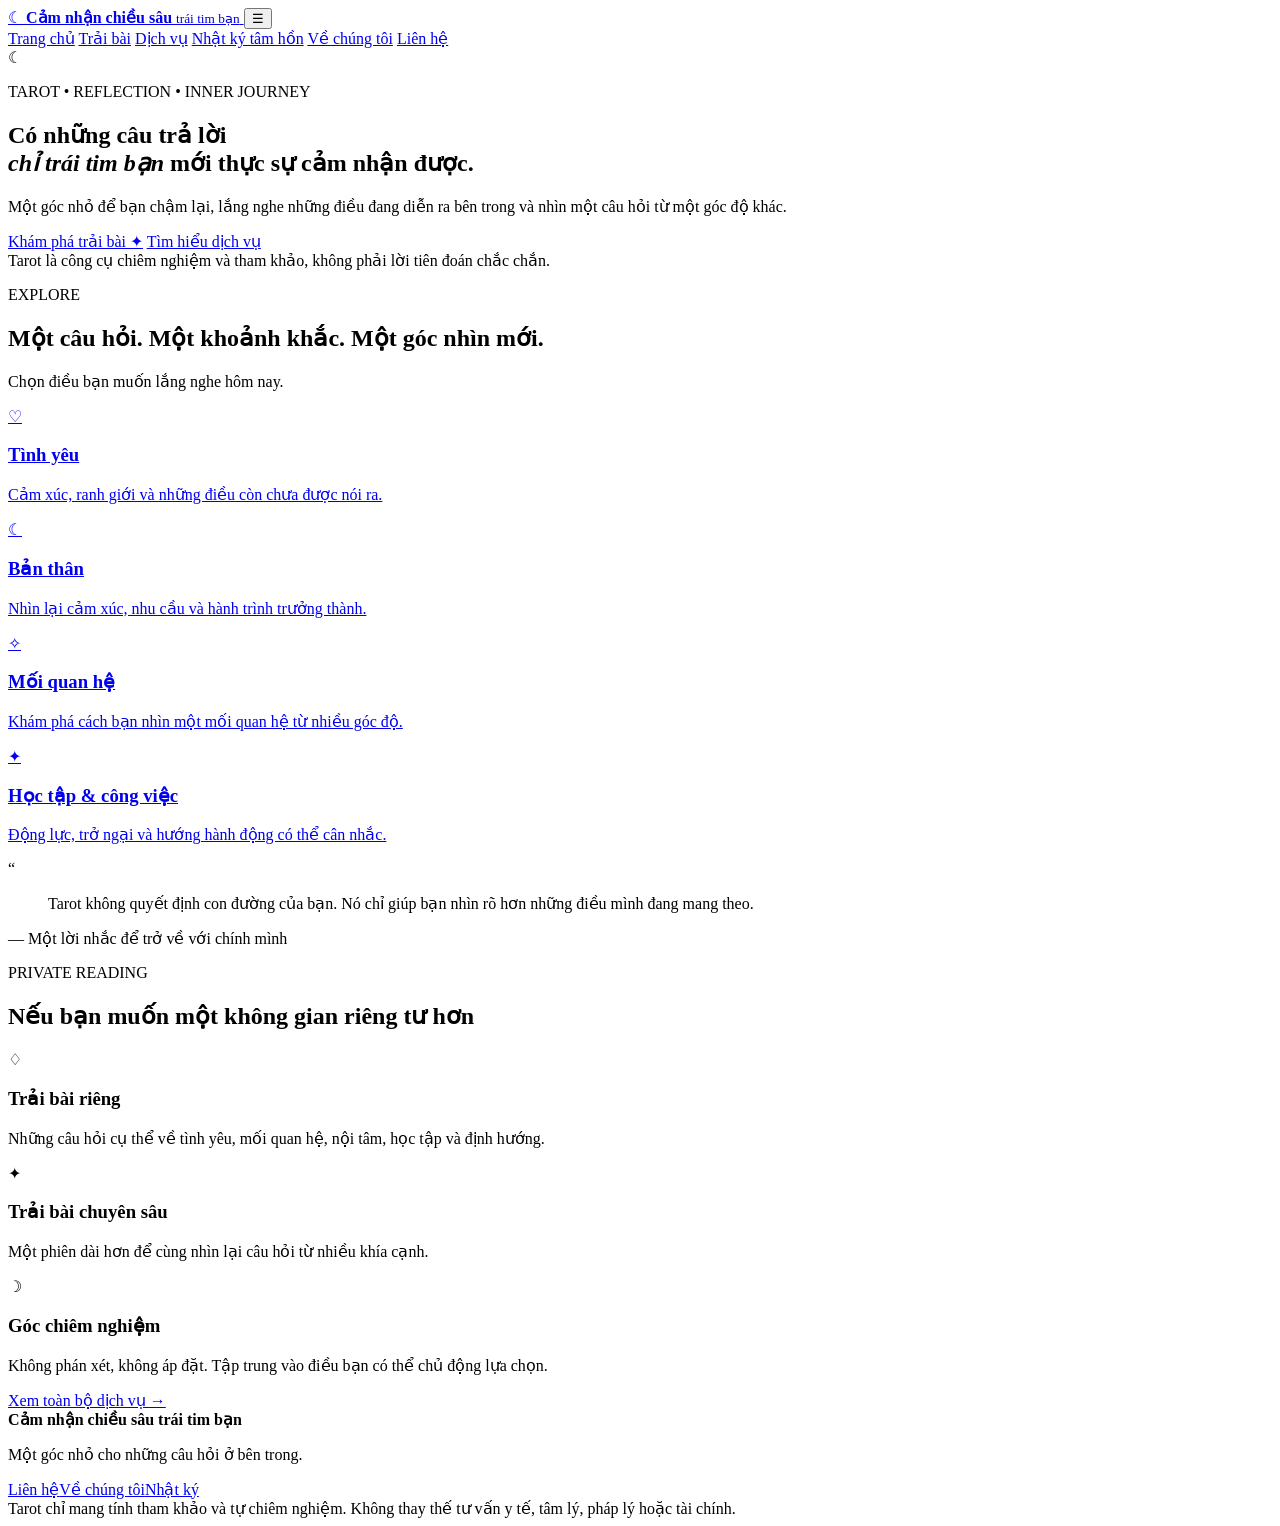
==== index.html @ 00aa7c24 "Add files via upload" ====
<!DOCTYPE html>
<html lang="vi">
<head>
  <meta charset="UTF-8">
  <meta name="viewport" content="width=device-width, initial-scale=1.0">
  <meta name="description" content="Cảm nhận chiều sâu trái tim bạn — không gian Tarot dành cho chiêm nghiệm và khám phá bản thân.">
  <title>Cảm nhận chiều sâu trái tim bạn</title>
  <link rel="preconnect" href="https://fonts.googleapis.com">
  <link rel="preconnect" href="https://fonts.gstatic.com" crossorigin>
  <link href="https://fonts.googleapis.com/css2?family=Be+Vietnam+Pro:wght@300;400;500;600;700&family=Cormorant+Garamond:wght@400;500;600;700&display=swap" rel="stylesheet">
  <link rel="stylesheet" href="css/style.css">
</head>
<body>
  <div class="stars" aria-hidden="true"></div>

  <header class="site-header">
    <a class="brand" href="index.html">
      <span class="brand-symbol">☾</span>
      <span>
        <strong>Cảm nhận chiều sâu</strong>
        <small>trái tim bạn</small>
      </span>
    </a>
    <button class="menu-toggle" aria-label="Mở menu">☰</button>
    <nav class="nav">
      <a class="active" href="index.html">Trang chủ</a>
      <a href="tarot.html">Trải bài</a>
      <a href="dich-vu.html">Dịch vụ</a>
      <a href="nhat-ky.html">Nhật ký tâm hồn</a>
      <a href="ve-chung-toi.html">Về chúng tôi</a>
      <a href="lien-he.html">Liên hệ</a>
    </nav>
  </header>

  <main>
    <section class="hero">
      <div class="moon-glow">☾</div>
      <p class="eyebrow">TAROT • REFLECTION • INNER JOURNEY</p>
      <h1>Có những câu trả lời<br><em>chỉ trái tim bạn</em> mới thực sự cảm nhận được.</h1>
      <p class="hero-text">Một góc nhỏ để bạn chậm lại, lắng nghe những điều đang diễn ra bên trong và nhìn một câu hỏi từ một góc độ khác.</p>
      <div class="hero-actions">
        <a class="btn btn-gold" href="tarot.html">Khám phá trải bài ✦</a>
        <a class="btn btn-outline" href="dich-vu.html">Tìm hiểu dịch vụ</a>
      </div>
      <div class="hero-note">Tarot là công cụ chiêm nghiệm và tham khảo, không phải lời tiên đoán chắc chắn.</div>
    </section>

    <section class="section">
      <div class="section-heading">
        <p class="eyebrow">EXPLORE</p>
        <h2>Một câu hỏi. Một khoảnh khắc. Một góc nhìn mới.</h2>
        <p>Chọn điều bạn muốn lắng nghe hôm nay.</p>
      </div>
      <div class="topic-grid">
        <a class="topic-card" href="tarot.html?topic=love"><span>♡</span><h3>Tình yêu</h3><p>Cảm xúc, ranh giới và những điều còn chưa được nói ra.</p></a>
        <a class="topic-card" href="tarot.html?topic=self"><span>☾</span><h3>Bản thân</h3><p>Nhìn lại cảm xúc, nhu cầu và hành trình trưởng thành.</p></a>
        <a class="topic-card" href="tarot.html?topic=relationships"><span>✧</span><h3>Mối quan hệ</h3><p>Khám phá cách bạn nhìn một mối quan hệ từ nhiều góc độ.</p></a>
        <a class="topic-card" href="tarot.html?topic=study"><span>✦</span><h3>Học tập & công việc</h3><p>Động lực, trở ngại và hướng hành động có thể cân nhắc.</p></a>
      </div>
    </section>

    <section class="quote-section">
      <div class="quote-mark">“</div>
      <blockquote>Tarot không quyết định con đường của bạn. Nó chỉ giúp bạn nhìn rõ hơn những điều mình đang mang theo.</blockquote>
      <p>— Một lời nhắc để trở về với chính mình</p>
    </section>

    <section class="section service-preview">
      <div class="section-heading">
        <p class="eyebrow">PRIVATE READING</p>
        <h2>Nếu bạn muốn một không gian riêng tư hơn</h2>
      </div>
      <div class="service-row">
        <div><span class="service-icon">♢</span><h3>Trải bài riêng</h3><p>Những câu hỏi cụ thể về tình yêu, mối quan hệ, nội tâm, học tập và định hướng.</p></div>
        <div><span class="service-icon">✦</span><h3>Trải bài chuyên sâu</h3><p>Một phiên dài hơn để cùng nhìn lại câu hỏi từ nhiều khía cạnh.</p></div>
        <div><span class="service-icon">☽</span><h3>Góc chiêm nghiệm</h3><p>Không phán xét, không áp đặt. Tập trung vào điều bạn có thể chủ động lựa chọn.</p></div>
      </div>
      <a class="text-link" href="dich-vu.html">Xem toàn bộ dịch vụ →</a>
    </section>
  </main>

  <footer class="footer">
    <div><strong>Cảm nhận chiều sâu trái tim bạn</strong><p>Một góc nhỏ cho những câu hỏi ở bên trong.</p></div>
    <div><a href="lien-he.html">Liên hệ</a><a href="ve-chung-toi.html">Về chúng tôi</a><a href="nhat-ky.html">Nhật ký</a></div>
    <div class="disclaimer">Tarot chỉ mang tính tham khảo và tự chiêm nghiệm. Không thay thế tư vấn y tế, tâm lý, pháp lý hoặc tài chính.</div>
  </footer>
  <script src="js/main.js"></script>
</body>
</html>
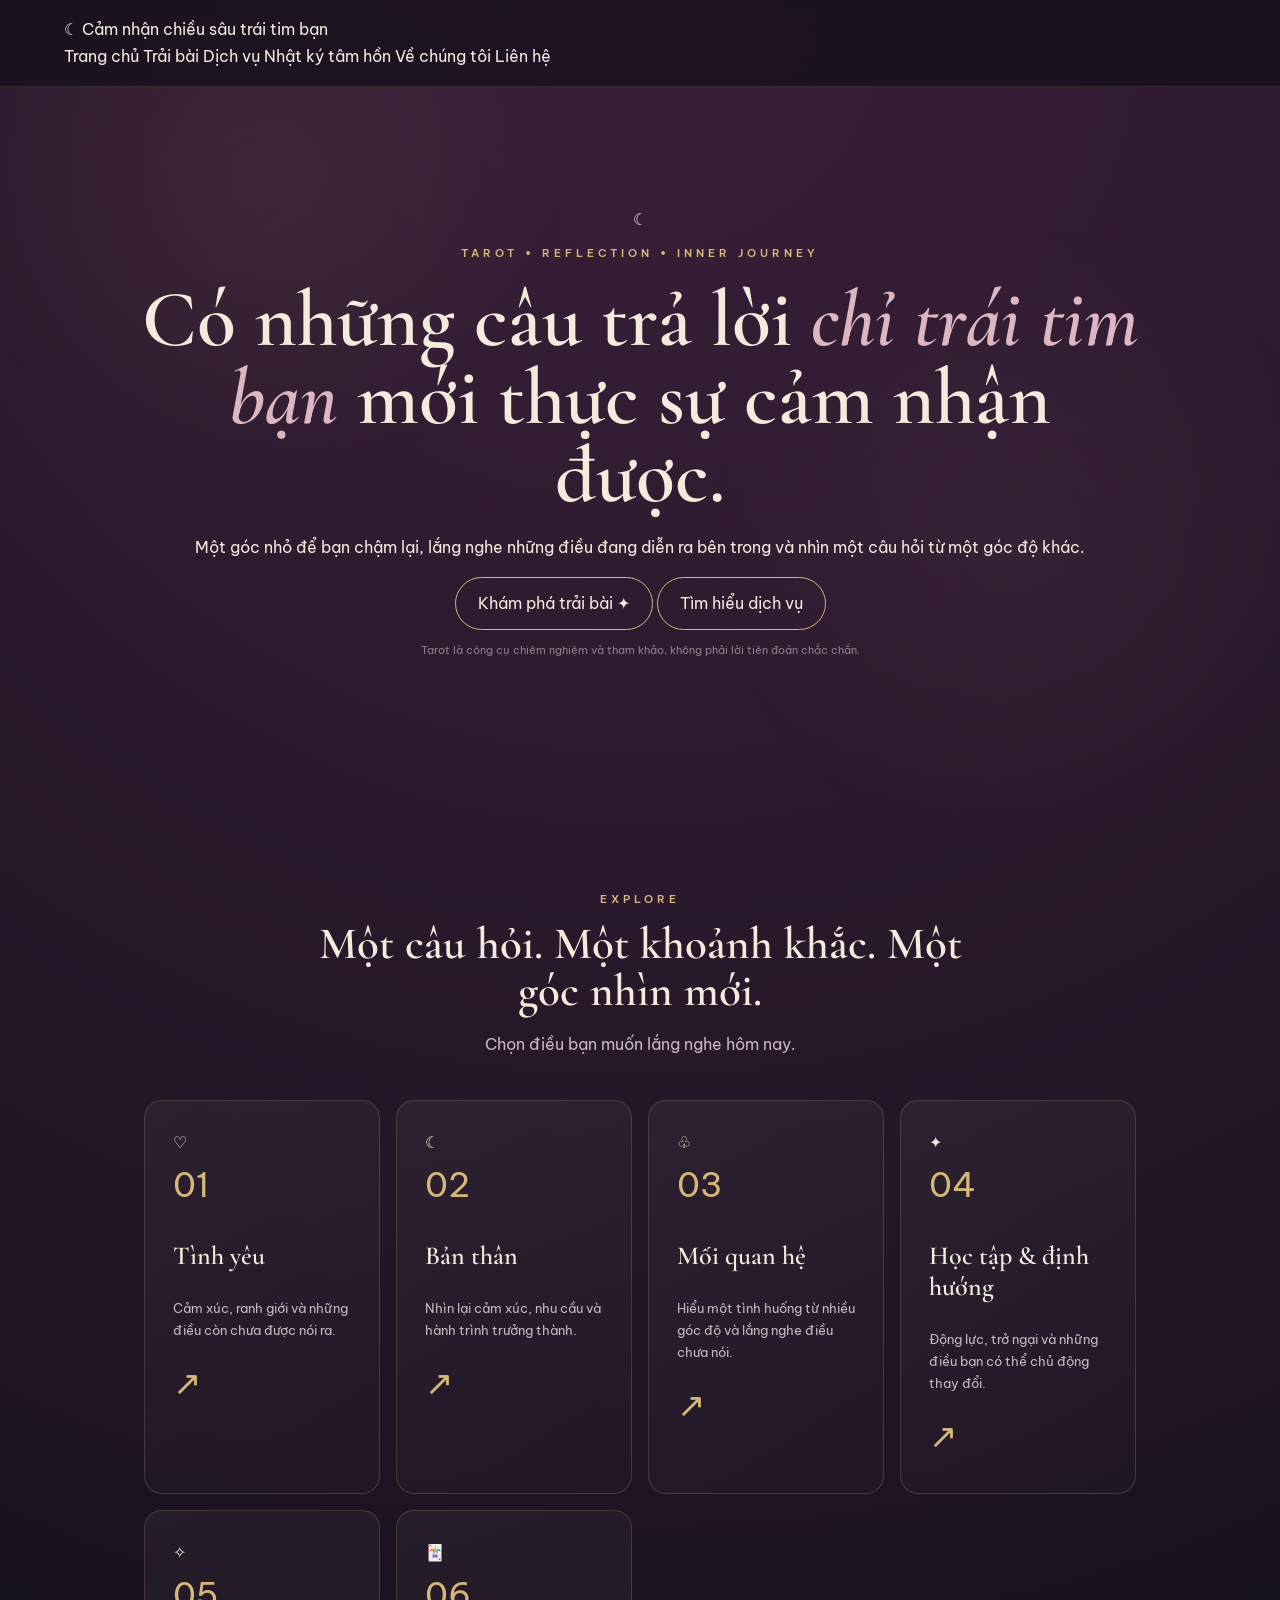
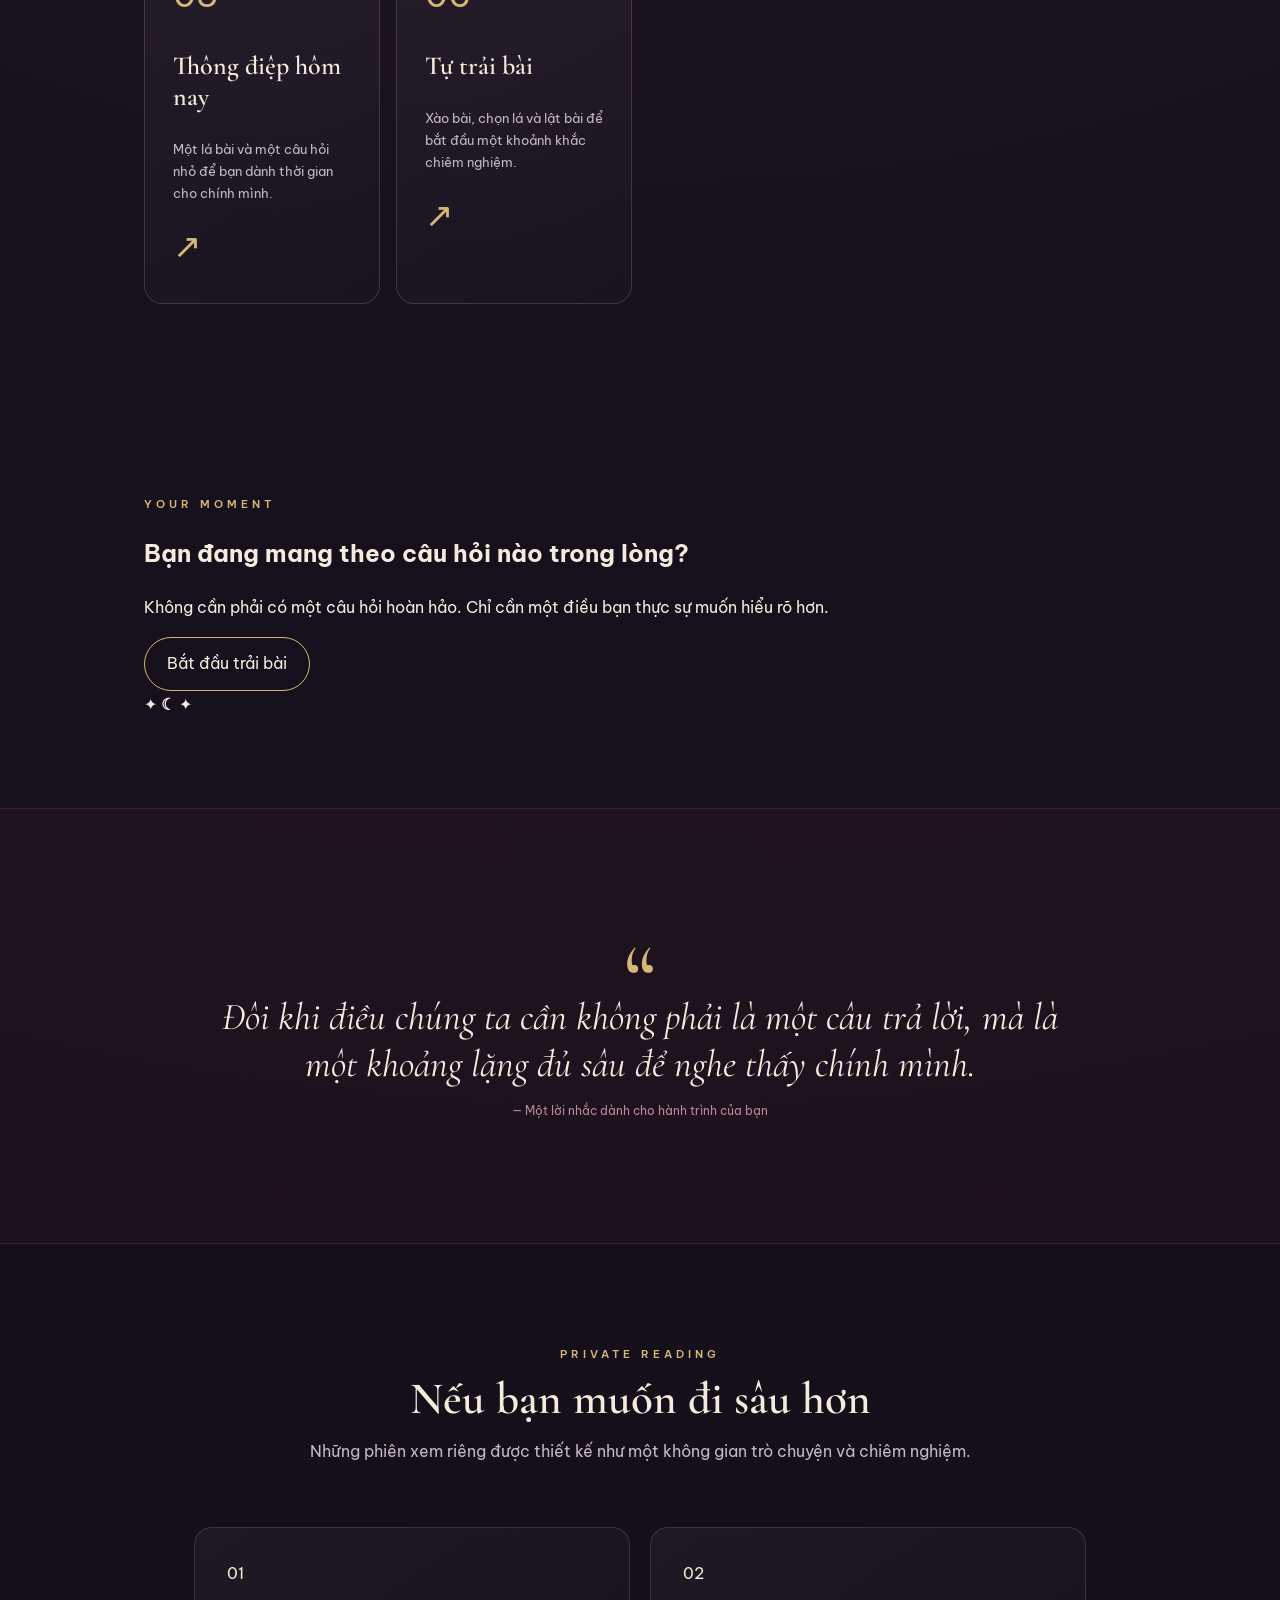
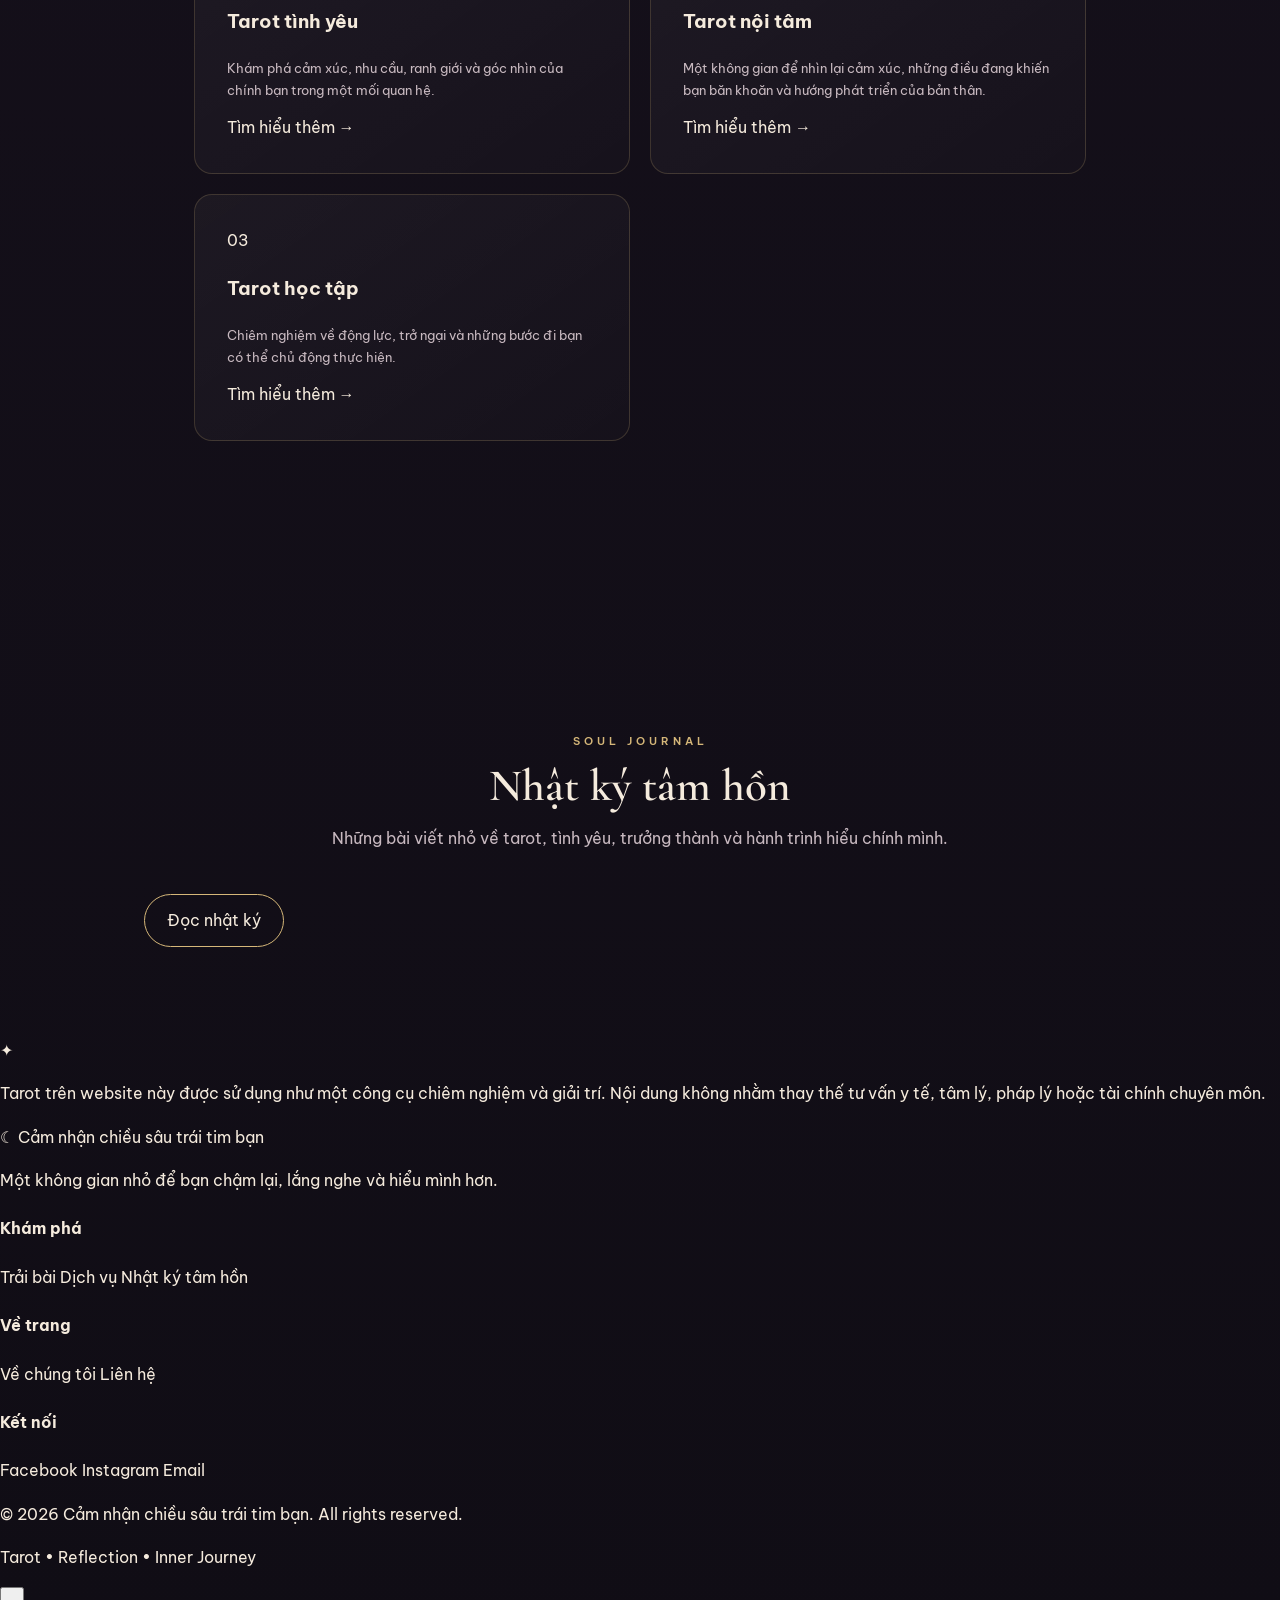
==== commit b6b8ece0: "Update index.html" ====
--- a/index.html
+++ b/index.html
@@ -1,89 +1,578 @@
 <!DOCTYPE html>
 <html lang="vi">
 <head>
-  <meta charset="UTF-8">
-  <meta name="viewport" content="width=device-width, initial-scale=1.0">
-  <meta name="description" content="Cảm nhận chiều sâu trái tim bạn — không gian Tarot dành cho chiêm nghiệm và khám phá bản thân.">
-  <title>Cảm nhận chiều sâu trái tim bạn</title>
-  <link rel="preconnect" href="https://fonts.googleapis.com">
-  <link rel="preconnect" href="https://fonts.gstatic.com" crossorigin>
-  <link href="https://fonts.googleapis.com/css2?family=Be+Vietnam+Pro:wght@300;400;500;600;700&family=Cormorant+Garamond:wght@400;500;600;700&display=swap" rel="stylesheet">
-  <link rel="stylesheet" href="css/style.css">
+    <meta charset="UTF-8">
+    <meta name="viewport" content="width=device-width, initial-scale=1.0">
+
+    <title>Cảm nhận chiều sâu trái tim bạn</title>
+    <meta name="description" content="Một không gian tarot dành cho chiêm nghiệm, lắng nghe bản thân và khám phá những câu hỏi trong lòng.">
+
+    <!-- FONT -->
+    <link rel="preconnect" href="https://fonts.googleapis.com">
+    <link rel="preconnect" href="https://fonts.gstatic.com" crossorigin>
+    <link href="https://fonts.googleapis.com/css2?family=Cormorant+Garamond:wght@400;500;600;700&family=Be+Vietnam+Pro:wght@300;400;500;600&display=swap" rel="stylesheet">
+
+    <!-- CSS -->
+    <link rel="stylesheet" href="style.css">
 </head>
+
 <body>
-  <div class="stars" aria-hidden="true"></div>
-
-  <header class="site-header">
-    <a class="brand" href="index.html">
-      <span class="brand-symbol">☾</span>
-      <span>
-        <strong>Cảm nhận chiều sâu</strong>
-        <small>trái tim bạn</small>
-      </span>
-    </a>
-    <button class="menu-toggle" aria-label="Mở menu">☰</button>
-    <nav class="nav">
-      <a class="active" href="index.html">Trang chủ</a>
-      <a href="tarot.html">Trải bài</a>
-      <a href="dich-vu.html">Dịch vụ</a>
-      <a href="nhat-ky.html">Nhật ký tâm hồn</a>
-      <a href="ve-chung-toi.html">Về chúng tôi</a>
-      <a href="lien-he.html">Liên hệ</a>
-    </nav>
-  </header>
-
-  <main>
-    <section class="hero">
-      <div class="moon-glow">☾</div>
-      <p class="eyebrow">TAROT • REFLECTION • INNER JOURNEY</p>
-      <h1>Có những câu trả lời<br><em>chỉ trái tim bạn</em> mới thực sự cảm nhận được.</h1>
-      <p class="hero-text">Một góc nhỏ để bạn chậm lại, lắng nghe những điều đang diễn ra bên trong và nhìn một câu hỏi từ một góc độ khác.</p>
-      <div class="hero-actions">
-        <a class="btn btn-gold" href="tarot.html">Khám phá trải bài ✦</a>
-        <a class="btn btn-outline" href="dich-vu.html">Tìm hiểu dịch vụ</a>
-      </div>
-      <div class="hero-note">Tarot là công cụ chiêm nghiệm và tham khảo, không phải lời tiên đoán chắc chắn.</div>
-    </section>
-
-    <section class="section">
-      <div class="section-heading">
-        <p class="eyebrow">EXPLORE</p>
-        <h2>Một câu hỏi. Một khoảnh khắc. Một góc nhìn mới.</h2>
-        <p>Chọn điều bạn muốn lắng nghe hôm nay.</p>
-      </div>
-      <div class="topic-grid">
-        <a class="topic-card" href="tarot.html?topic=love"><span>♡</span><h3>Tình yêu</h3><p>Cảm xúc, ranh giới và những điều còn chưa được nói ra.</p></a>
-        <a class="topic-card" href="tarot.html?topic=self"><span>☾</span><h3>Bản thân</h3><p>Nhìn lại cảm xúc, nhu cầu và hành trình trưởng thành.</p></a>
-        <a class="topic-card" href="tarot.html?topic=relationships"><span>✧</span><h3>Mối quan hệ</h3><p>Khám phá cách bạn nhìn một mối quan hệ từ nhiều góc độ.</p></a>
-        <a class="topic-card" href="tarot.html?topic=study"><span>✦</span><h3>Học tập & công việc</h3><p>Động lực, trở ngại và hướng hành động có thể cân nhắc.</p></a>
-      </div>
-    </section>
-
-    <section class="quote-section">
-      <div class="quote-mark">“</div>
-      <blockquote>Tarot không quyết định con đường của bạn. Nó chỉ giúp bạn nhìn rõ hơn những điều mình đang mang theo.</blockquote>
-      <p>— Một lời nhắc để trở về với chính mình</p>
-    </section>
-
-    <section class="section service-preview">
-      <div class="section-heading">
-        <p class="eyebrow">PRIVATE READING</p>
-        <h2>Nếu bạn muốn một không gian riêng tư hơn</h2>
-      </div>
-      <div class="service-row">
-        <div><span class="service-icon">♢</span><h3>Trải bài riêng</h3><p>Những câu hỏi cụ thể về tình yêu, mối quan hệ, nội tâm, học tập và định hướng.</p></div>
-        <div><span class="service-icon">✦</span><h3>Trải bài chuyên sâu</h3><p>Một phiên dài hơn để cùng nhìn lại câu hỏi từ nhiều khía cạnh.</p></div>
-        <div><span class="service-icon">☽</span><h3>Góc chiêm nghiệm</h3><p>Không phán xét, không áp đặt. Tập trung vào điều bạn có thể chủ động lựa chọn.</p></div>
-      </div>
-      <a class="text-link" href="dich-vu.html">Xem toàn bộ dịch vụ →</a>
-    </section>
-  </main>
-
-  <footer class="footer">
-    <div><strong>Cảm nhận chiều sâu trái tim bạn</strong><p>Một góc nhỏ cho những câu hỏi ở bên trong.</p></div>
-    <div><a href="lien-he.html">Liên hệ</a><a href="ve-chung-toi.html">Về chúng tôi</a><a href="nhat-ky.html">Nhật ký</a></div>
-    <div class="disclaimer">Tarot chỉ mang tính tham khảo và tự chiêm nghiệm. Không thay thế tư vấn y tế, tâm lý, pháp lý hoặc tài chính.</div>
-  </footer>
-  <script src="js/main.js"></script>
+
+<!-- ================= HEADER ================= -->
+<header class="site-header">
+    <div class="container header-inner">
+
+        <a href="index.html" class="logo">
+            <span class="logo-symbol">☾</span>
+            <span>Cảm nhận chiều sâu trái tim bạn</span>
+        </a>
+
+        <button class="menu-toggle" aria-label="Mở menu">
+            ☰
+        </button>
+
+        <nav class="main-nav">
+            <a href="index.html" class="active">Trang chủ</a>
+            <a href="tarot.html">Trải bài</a>
+            <a href="dich-vu.html">Dịch vụ</a>
+            <a href="nhat-ky.html">Nhật ký tâm hồn</a>
+            <a href="ve-chung-toi.html">Về chúng tôi</a>
+            <a href="lien-he.html">Liên hệ</a>
+        </nav>
+
+    </div>
+</header>
+
+
+<!-- ================= HERO ================= -->
+<main>
+
+<section class="hero">
+
+    <div class="hero-stars"></div>
+
+    <div class="container hero-content">
+
+        <div class="hero-symbol">
+            ☾
+        </div>
+
+        <p class="eyebrow">
+            TAROT • REFLECTION • INNER JOURNEY
+        </p>
+
+        <h1>
+            Có những câu trả lời
+            <em>chỉ trái tim bạn</em>
+            mới thực sự cảm nhận được.
+        </h1>
+
+        <p class="hero-description">
+            Một góc nhỏ để bạn chậm lại, lắng nghe những điều đang diễn ra
+            bên trong và nhìn một câu hỏi từ một góc độ khác.
+        </p>
+
+        <div class="hero-buttons">
+            <a href="tarot.html" class="btn btn-primary">
+                Khám phá trải bài ✦
+            </a>
+
+            <a href="dich-vu.html" class="btn btn-outline">
+                Tìm hiểu dịch vụ
+            </a>
+        </div>
+
+        <p class="hero-note">
+            Tarot là công cụ chiêm nghiệm và tham khảo,
+            không phải lời tiên đoán chắc chắn.
+        </p>
+
+    </div>
+
+</section>
+
+
+<!-- ================= EXPLORE ================= -->
+<section class="section explore-section">
+
+    <div class="container">
+
+        <div class="section-heading">
+            <p class="eyebrow">EXPLORE</p>
+
+            <h2>
+                Một câu hỏi.
+                Một khoảnh khắc.
+                Một góc nhìn mới.
+            </h2>
+
+            <p>
+                Chọn điều bạn muốn lắng nghe hôm nay.
+            </p>
+        </div>
+
+
+        <div class="topic-grid">
+
+            <!-- TÌNH YÊU -->
+            <a href="tarot.html?topic=love" class="topic-card">
+
+                <div class="topic-icon">
+                    ♡
+                </div>
+
+                <div>
+                    <span class="card-number">01</span>
+
+                    <h3>Tình yêu</h3>
+
+                    <p>
+                        Cảm xúc, ranh giới và những điều
+                        còn chưa được nói ra.
+                    </p>
+                </div>
+
+                <span class="card-arrow">↗</span>
+
+            </a>
+
+
+            <!-- BẢN THÂN -->
+            <a href="tarot.html?topic=self" class="topic-card">
+
+                <div class="topic-icon">
+                    ☾
+                </div>
+
+                <div>
+                    <span class="card-number">02</span>
+
+                    <h3>Bản thân</h3>
+
+                    <p>
+                        Nhìn lại cảm xúc, nhu cầu và
+                        hành trình trưởng thành.
+                    </p>
+                </div>
+
+                <span class="card-arrow">↗</span>
+
+            </a>
+
+
+            <!-- MỐI QUAN HỆ -->
+            <a href="tarot.html?topic=relationship" class="topic-card">
+
+                <div class="topic-icon">
+                    ♧
+                </div>
+
+                <div>
+                    <span class="card-number">03</span>
+
+                    <h3>Mối quan hệ</h3>
+
+                    <p>
+                        Hiểu một tình huống từ nhiều
+                        góc độ và lắng nghe điều chưa nói.
+                    </p>
+                </div>
+
+                <span class="card-arrow">↗</span>
+
+            </a>
+
+
+            <!-- HỌC TẬP -->
+            <a href="tarot.html?topic=study" class="topic-card">
+
+                <div class="topic-icon">
+                    ✦
+                </div>
+
+                <div>
+                    <span class="card-number">04</span>
+
+                    <h3>Học tập & định hướng</h3>
+
+                    <p>
+                        Động lực, trở ngại và những điều
+                        bạn có thể chủ động thay đổi.
+                    </p>
+                </div>
+
+                <span class="card-arrow">↗</span>
+
+            </a>
+
+
+            <!-- THÔNG ĐIỆP -->
+            <a href="tarot.html?topic=daily" class="topic-card">
+
+                <div class="topic-icon">
+                    ✧
+                </div>
+
+                <div>
+                    <span class="card-number">05</span>
+
+                    <h3>Thông điệp hôm nay</h3>
+
+                    <p>
+                        Một lá bài và một câu hỏi nhỏ
+                        để bạn dành thời gian cho chính mình.
+                    </p>
+                </div>
+
+                <span class="card-arrow">↗</span>
+
+            </a>
+
+
+            <!-- TRẢI BÀI -->
+            <a href="tarot.html" class="topic-card featured-card">
+
+                <div class="topic-icon">
+                    🃏
+                </div>
+
+                <div>
+                    <span class="card-number">06</span>
+
+                    <h3>Tự trải bài</h3>
+
+                    <p>
+                        Xào bài, chọn lá và lật bài để
+                        bắt đầu một khoảnh khắc chiêm nghiệm.
+                    </p>
+                </div>
+
+                <span class="card-arrow">↗</span>
+
+            </a>
+
+        </div>
+
+    </div>
+
+</section>
+
+
+<!-- ================= QUICK TAROT ================= -->
+<section class="section tarot-preview">
+
+    <div class="container tarot-preview-inner">
+
+        <div class="tarot-preview-text">
+
+            <p class="eyebrow">
+                YOUR MOMENT
+            </p>
+
+            <h2>
+                Bạn đang mang theo
+                câu hỏi nào trong lòng?
+            </h2>
+
+            <p>
+                Không cần phải có một câu hỏi hoàn hảo.
+                Chỉ cần một điều bạn thực sự muốn hiểu rõ hơn.
+            </p>
+
+            <a href="tarot.html" class="btn btn-primary">
+                Bắt đầu trải bài
+            </a>
+
+        </div>
+
+
+        <div class="tarot-preview-card">
+
+            <div class="tarot-glow"></div>
+
+            <div class="tarot-card-back">
+                <span>✦</span>
+                <strong>☾</strong>
+                <span>✦</span>
+            </div>
+
+        </div>
+
+    </div>
+
+</section>
+
+
+<!-- ================= QUOTE ================= -->
+<section class="quote-section">
+
+    <div class="container">
+
+        <div class="quote-mark">“</div>
+
+        <blockquote>
+            Đôi khi điều chúng ta cần không phải
+            là một câu trả lời,
+            mà là một khoảng lặng đủ sâu
+            để nghe thấy chính mình.
+        </blockquote>
+
+        <p>
+            — Một lời nhắc dành cho hành trình của bạn
+        </p>
+
+    </div>
+
+</section>
+
+
+<!-- ================= SERVICES ================= -->
+<section class="section services-preview">
+
+    <div class="container">
+
+        <div class="section-heading">
+
+            <p class="eyebrow">
+                PRIVATE READING
+            </p>
+
+            <h2>
+                Nếu bạn muốn đi sâu hơn
+            </h2>
+
+            <p>
+                Những phiên xem riêng được thiết kế như
+                một không gian trò chuyện và chiêm nghiệm.
+            </p>
+
+        </div>
+
+
+        <div class="service-grid">
+
+            <article class="service-card">
+
+                <span class="service-number">01</span>
+
+                <h3>
+                    Tarot tình yêu
+                </h3>
+
+                <p>
+                    Khám phá cảm xúc, nhu cầu,
+                    ranh giới và góc nhìn của chính bạn
+                    trong một mối quan hệ.
+                </p>
+
+                <a href="dich-vu.html">
+                    Tìm hiểu thêm →
+                </a>
+
+            </article>
+
+
+            <article class="service-card">
+
+                <span class="service-number">02</span>
+
+                <h3>
+                    Tarot nội tâm
+                </h3>
+
+                <p>
+                    Một không gian để nhìn lại cảm xúc,
+                    những điều đang khiến bạn băn khoăn
+                    và hướng phát triển của bản thân.
+                </p>
+
+                <a href="dich-vu.html">
+                    Tìm hiểu thêm →
+                </a>
+
+            </article>
+
+
+            <article class="service-card">
+
+                <span class="service-number">03</span>
+
+                <h3>
+                    Tarot học tập
+                </h3>
+
+                <p>
+                    Chiêm nghiệm về động lực,
+                    trở ngại và những bước đi bạn
+                    có thể chủ động thực hiện.
+                </p>
+
+                <a href="dich-vu.html">
+                    Tìm hiểu thêm →
+                </a>
+
+            </article>
+
+        </div>
+
+    </div>
+
+</section>
+
+
+<!-- ================= JOURNAL ================= -->
+<section class="section journal-preview">
+
+    <div class="container">
+
+        <div class="section-heading">
+
+            <p class="eyebrow">
+                SOUL JOURNAL
+            </p>
+
+            <h2>
+                Nhật ký tâm hồn
+            </h2>
+
+            <p>
+                Những bài viết nhỏ về tarot,
+                tình yêu, trưởng thành và hành trình
+                hiểu chính mình.
+            </p>
+
+        </div>
+
+
+        <div class="journal-actions">
+
+            <a href="nhat-ky.html" class="btn btn-outline">
+                Đọc nhật ký
+            </a>
+
+        </div>
+
+    </div>
+
+</section>
+
+
+<!-- ================= DISCLAIMER ================= -->
+<section class="disclaimer-section">
+
+    <div class="container">
+
+        <div class="disclaimer-box">
+
+            <span>✦</span>
+
+            <p>
+                Tarot trên website này được sử dụng như một
+                công cụ chiêm nghiệm và giải trí.
+                Nội dung không nhằm thay thế tư vấn y tế,
+                tâm lý, pháp lý hoặc tài chính chuyên môn.
+            </p>
+
+        </div>
+
+    </div>
+
+</section>
+
+</main>
+
+
+<!-- ================= FOOTER ================= -->
+<footer class="site-footer">
+
+    <div class="container footer-grid">
+
+        <div class="footer-brand">
+
+            <a href="index.html" class="logo">
+                <span class="logo-symbol">☾</span>
+                <span>Cảm nhận chiều sâu trái tim bạn</span>
+            </a>
+
+            <p>
+                Một không gian nhỏ để bạn chậm lại,
+                lắng nghe và hiểu mình hơn.
+            </p>
+
+        </div>
+
+
+        <div class="footer-column">
+
+            <h4>Khám phá</h4>
+
+            <a href="tarot.html">Trải bài</a>
+            <a href="dich-vu.html">Dịch vụ</a>
+            <a href="nhat-ky.html">Nhật ký tâm hồn</a>
+
+        </div>
+
+
+        <div class="footer-column">
+
+            <h4>Về trang</h4>
+
+            <a href="ve-chung-toi.html">Về chúng tôi</a>
+            <a href="lien-he.html">Liên hệ</a>
+
+        </div>
+
+
+        <div class="footer-column">
+
+            <h4>Kết nối</h4>
+
+            <!-- THAY LINK THẬT CỦA BẠN SAU -->
+            <a href="#" target="_blank">
+                Facebook
+            </a>
+
+            <a href="#" target="_blank">
+                Instagram
+            </a>
+
+            <a href="mailto:your-email@example.com">
+                Email
+            </a>
+
+        </div>
+
+    </div>
+
+
+    <div class="footer-bottom">
+
+        <div class="container">
+
+            <p>
+                © 2026 Cảm nhận chiều sâu trái tim bạn.
+                All rights reserved.
+            </p>
+
+            <p>
+                Tarot • Reflection • Inner Journey
+            </p>
+
+        </div>
+
+    </div>
+
+</footer>
+
+
+<!-- ================= BACK TO TOP ================= -->
+<button id="backToTop" class="back-to-top" aria-label="Về đầu trang">
+    ↑
+</button>
+
+
+<!-- JAVASCRIPT -->
+<script src="main.js"></script>
+
 </body>
-</html>+</html>
--- a/style.css
+++ b/style.css
@@ -0,0 +1,43 @@
+/* =========================
+   CẢM NHẬN CHIỀU SÂU TRÁI TIM BẠN
+   Giao diện chung
+========================= */
+:root{
+  --wine:#64283D;--plum:#302033;--cream:#F5EBDD;--gold:#D5B779;--rose:#B98B99;
+  --bg:#17111d;--panel:#211827;--text:#f5ebdd;--muted:#c8b9c0;
+  --serif:"Cormorant Garamond",Georgia,serif;--sans:"Be Vietnam Pro",Arial,sans-serif;
+}
+*{box-sizing:border-box}
+html{scroll-behavior:smooth}
+body{margin:0;background:radial-gradient(circle at 50% 0%,#3a2039 0,#17111d 38%,#100d15 100%);color:var(--text);font-family:var(--sans);line-height:1.7;min-height:100vh}
+body:before{content:"";position:fixed;inset:0;pointer-events:none;background:radial-gradient(circle at 20% 20%,rgba(213,183,121,.07),transparent 25%),radial-gradient(circle at 80% 60%,rgba(185,139,153,.06),transparent 28%);z-index:-1}
+a{color:inherit;text-decoration:none}
+button,input,select,textarea{font:inherit}
+.site-header{position:sticky;top:0;z-index:20;display:flex;align-items:center;justify-content:space-between;padding:16px 5%;background:rgba(23,17,29,.82);backdrop-filter:blur(14px);border-bottom:1px solid rgba(213,183,121,.15)}
+.brand{display:flex;gap:12px;align-items:center}.brand-symbol{display:grid;place-items:center;width:43px;height:43px;border:1px solid var(--gold);border-radius:50%;color:var(--gold);font-size:25px}.brand strong,.brand small{display:block}.brand strong{font-family:var(--serif);font-size:20px;font-weight:600}.brand small{color:var(--gold);letter-spacing:2px;font-size:10px;text-transform:uppercase}
+.nav{display:flex;gap:24px}.nav a{color:#d8cbd0;font-size:13px;transition:.25s}.nav a:hover,.nav a.active{color:var(--gold)}
+.menu-toggle{display:none;background:none;border:0;color:var(--cream);font-size:25px}
+.hero{min-height:78vh;display:flex;align-items:center;justify-content:center;text-align:center;flex-direction:column;padding:90px 7%;position:relative;overflow:hidden}.moon-glow{font-size:100px;color:var(--gold);text-shadow:0 0 55px rgba(213,183,121,.35);animation:float 5s ease-in-out infinite}.eyebrow{color:var(--gold);font-size:11px;letter-spacing:4px;font-weight:600}.hero h1,.page-heading h1,.tarot-intro h1{font:600 clamp(44px,7vw,80px)/.98 var(--serif);max-width:1000px;margin:18px auto}.hero h1 em,.tarot-intro h1 em{color:#dcb7c1;font-style:italic}.hero-text{max-width:650px;color:var(--muted);font-size:15px}.hero-actions{display:flex;gap:14px;margin:30px 0}.hero-note{font-size:11px;color:#8e7f87}
+.btn{display:inline-flex;justify-content:center;align-items:center;padding:12px 22px;border-radius:999px;border:1px solid var(--gold);cursor:pointer;transition:.25s}.btn:disabled{opacity:.5;cursor:not-allowed}.btn-gold{background:var(--gold);color:#2a1a22}.btn-gold:hover{transform:translateY(-2px);box-shadow:0 8px 25px rgba(213,183,121,.2)}.btn-outline{background:transparent;color:var(--cream)}.btn-outline:hover{background:rgba(213,183,121,.1)}
+.section{max-width:1120px;margin:auto;padding:90px 5%}.section-heading{text-align:center;max-width:700px;margin:0 auto 42px}.section-heading h2{font:600 45px/1.05 var(--serif);margin:10px 0}.section-heading p:last-child{color:var(--muted)}
+.topic-grid{display:grid;grid-template-columns:repeat(4,1fr);gap:16px}.topic-card,.service-card,.article-card,.glass-card,.contact-form{background:linear-gradient(145deg,rgba(255,255,255,.045),rgba(255,255,255,.015));border:1px solid rgba(213,183,121,.2);border-radius:18px}.topic-card{padding:28px;min-height:220px;transition:.3s}.topic-card:hover{transform:translateY(-5px);border-color:rgba(213,183,121,.55)}.topic-card span,.service-icon{font-size:34px;color:var(--gold)}.topic-card h3{font:600 26px var(--serif)}.topic-card p{font-size:13px;color:var(--muted)}
+.quote-section{padding:110px 8%;text-align:center;background:rgba(100,40,61,.13);border-top:1px solid rgba(213,183,121,.1);border-bottom:1px solid rgba(213,183,121,.1)}.quote-mark{font:100px var(--serif);color:var(--gold);height:75px}.quote-section blockquote{max-width:850px;margin:auto;font:italic 38px/1.25 var(--serif)}.quote-section p{color:var(--rose);font-size:12px}
+.service-preview{padding-bottom:120px}.service-row{display:grid;grid-template-columns:repeat(3,1fr);gap:25px}.service-row>div{padding:25px;border-left:1px solid rgba(213,183,121,.25)}.service-row h3{font:600 28px var(--serif);margin:10px 0}.service-row p{color:var(--muted);font-size:13px}.text-link{color:var(--gold);background:none;border:0;padding:0;cursor:pointer}.footer{padding:45px 5%;border-top:1px solid rgba(213,183,121,.15);display:flex;justify-content:space-between;gap:30px;flex-wrap:wrap;color:#b6a8af;font-size:12px}.footer strong{font-family:var(--serif);font-size:21px;color:var(--cream)}.footer a{margin-right:20px}.disclaimer{max-width:430px;color:#83767d}
+.page-heading,.tarot-intro{text-align:center;max-width:900px;margin:auto;padding:95px 5% 55px}.page-heading h1{font-size:64px}.page-heading>p:last-child,.tarot-intro>p:last-child{color:var(--muted)}
+.service-grid,.article-grid{max-width:1100px;margin:0 auto;padding:20px 5% 100px;display:grid;grid-template-columns:repeat(2,1fr);gap:20px}.service-card{padding:32px}.service-card h2{font:600 34px var(--serif)}.service-card p,.service-card li{color:var(--muted);font-size:13px}.service-card ul{padding-left:18px}.price{color:var(--gold);margin:25px 0;font-weight:600}
+.article-card{overflow:hidden}.article-cover{height:160px;display:grid;place-items:center;font-size:65px;color:var(--gold);background:radial-gradient(circle,#573449,#211827)}.article-body{padding:25px}.article-body>span{color:var(--gold);font-size:11px;letter-spacing:2px}.article-body h2{font:600 30px var(--serif);margin:8px 0}.article-body p{color:var(--muted);font-size:13px}
+.content-narrow{max-width:850px;margin:auto;padding:10px 5% 100px}.glass-card{padding:35px}.glass-card h2{font:600 32px var(--serif);color:var(--gold)}.glass-card p,.glass-card li{color:var(--muted)}.placeholder-note{padding:15px;border:1px dashed rgba(213,183,121,.35);border-radius:10px;color:var(--rose)!important}
+.contact-layout{max-width:1000px;margin:auto;padding:10px 5% 100px;display:grid;grid-template-columns:1fr 1fr;gap:25px}.contact-form{padding:30px;display:grid;gap:16px}.contact-form label{font-size:12px;color:var(--gold)}.contact-form input,.contact-form select,.contact-form textarea{display:block;width:100%;margin-top:6px;background:#17111d;border:1px solid rgba(213,183,121,.25);border-radius:10px;color:var(--cream);padding:12px;outline:none}.form-notice{font-size:12px;color:var(--rose)}.placeholder-link{color:var(--gold)}
+
+.tarot-page{padding-bottom:80px}.reading-panel{max-width:1100px;margin:auto;padding:30px 5% 70px}.controls{display:grid;grid-template-columns:1fr 1fr;gap:15px;max-width:700px;margin:0 auto 40px}.controls label{color:var(--gold);font-size:12px}.controls select{display:block;width:100%;margin-top:7px;background:#17111d;color:var(--cream);border:1px solid rgba(213,183,121,.3);padding:12px;border-radius:10px}
+.shuffle-zone{text-align:center;padding:20px}.shuffle-deck{height:210px;position:relative;width:150px;margin:20px auto}.deck-card{position:absolute;inset:0;border:2px solid var(--gold);border-radius:13px;background:radial-gradient(circle at 50% 40%,#6c344f,#261b2d 58%,#160f1a);box-shadow:0 15px 35px #0006}.deck-card:before{content:"☾";position:absolute;inset:15px;border:1px solid #d5b77988;border-radius:9px;display:grid;place-items:center;color:var(--gold);font:55px var(--serif)}.d1{transform:translate(-9px,8px) rotate(-5deg)}.d2{transform:translate(-5px,4px) rotate(-2deg)}.d3{transform:translate(0,0)}.d4{transform:translate(5px,4px) rotate(2deg)}.d5{transform:translate(9px,8px) rotate(5deg)}
+.shuffle-deck.is-shuffling .deck-card{animation:shuffle 2.2s ease-in-out infinite}.shuffle-deck.is-shuffling .d1{animation-delay:-.2s}.shuffle-deck.is-shuffling .d2{animation-delay:-.4s}.shuffle-deck.is-shuffling .d4{animation-delay:-.6s}.shuffle-deck.is-shuffling .d5{animation-delay:-.8s}
+#statusText{color:var(--muted);font-size:13px;margin:20px}.draw-area{text-align:center;padding-top:30px}.draw-instruction{color:var(--gold);font-size:13px}.draw-deck{display:flex;justify-content:center;gap:12px;flex-wrap:wrap;max-width:800px;margin:25px auto}.draw-card{width:90px;height:145px;border:1px solid var(--gold);border-radius:11px;background:linear-gradient(145deg,#6b344d,#251a2b);cursor:pointer;transition:.25s;box-shadow:0 10px 25px #0005;animation:appear .5s both;animation-delay:calc(var(--i)*.04s)}.draw-card:hover{transform:translateY(-14px) rotate(var(--tilt));box-shadow:0 18px 30px #0008,0 0 18px rgba(213,183,121,.16)}.draw-card.chosen{opacity:.25;transform:scale(.9)}.card-back-pattern{height:100%;display:grid;place-items:center;color:var(--gold);font:37px var(--serif);position:relative}.card-back-pattern small{position:absolute;font-size:12px}.draw-card.is-drawing{animation:drawOut .5s forwards}
+.spread-result{display:grid;grid-template-columns:repeat(2,1fr);gap:18px;margin:45px auto 0;max-width:1000px}.result-card{border:1px solid rgba(213,183,121,.22);border-radius:16px;padding:20px;background:rgba(255,255,255,.025)}.result-card-inner{display:grid;grid-template-columns:115px 1fr;gap:20px}.mini-card-art{min-height:165px;border:1px solid var(--gold);border-radius:9px;background:linear-gradient(160deg,#6b344d,#251a2b);display:flex;flex-direction:column;justify-content:center;align-items:center;text-align:center;padding:8px;color:var(--gold)}.mini-card-art span{font-size:45px}.mini-card-art b{font:600 18px var(--serif)}.mini-card-art small{color:#c6b3b9;font-size:9px}.result-card-inner.reversed .mini-card-art{transform:rotate(180deg)}.result-card-inner.reversed .mini-card-art>*{transform:rotate(180deg)}.position,.keyword{color:var(--gold);font-size:11px;text-transform:uppercase;letter-spacing:1.5px}.result-copy h3{font:600 29px var(--serif);margin:5px 0}.result-copy h3 small{font:400 11px var(--sans);color:var(--rose)}.result-copy p{font-size:13px;color:var(--muted)}.reflection{border-left:2px solid var(--gold);padding-left:12px}.reading-actions{text-align:center;display:flex;justify-content:center;gap:10px;margin:40px}.tarot-disclaimer{max-width:760px;margin:auto;border:1px solid rgba(213,183,121,.16);padding:18px;border-radius:12px;color:#988b92;font-size:11px;text-align:center}
+
+@keyframes shuffle{0%,100%{transform:translate(0,0) rotate(0)}25%{transform:translate(-90px,12px) rotate(-18deg)}50%{transform:translate(85px,-10px) rotate(18deg)}75%{transform:translate(-45px,-18px) rotate(-10deg)}}@keyframes drawOut{to{transform:translateY(-45px) scale(.75) rotate(8deg);opacity:0}}@keyframes appear{from{opacity:0;transform:translateY(20px)}to{opacity:1;transform:none}}@keyframes float{50%{transform:translateY(-10px)}}
+.stars{position:fixed;inset:0;pointer-events:none;opacity:.35;background-image:radial-gradient(#f5ebdd 1px,transparent 1px);background-size:130px 130px;animation:starMove 35s linear infinite;z-index:-1}@keyframes starMove{to{transform:translate(60px,60px)}}
+.empty-state{grid-column:1/-1;text-align:center;color:var(--muted)}
+@media(max-width:850px){.nav{display:none;position:absolute;top:76px;left:0;right:0;background:#17111d;padding:20px 5%;flex-direction:column}.nav.open{display:flex}.menu-toggle{display:block}.topic-grid{grid-template-columns:1fr 1fr}.service-row{grid-template-columns:1fr}.spread-result,.contact-layout{grid-template-columns:1fr}.page-heading h1{font-size:50px}.hero h1{font-size:54px}}
+@media(max-width:560px){.site-header{padding:12px 4%}.brand strong{font-size:17px}.hero{min-height:72vh;padding:70px 6%}.hero h1{font-size:43px}.hero-actions{flex-direction:column;width:100%;max-width:310px}.topic-grid,.service-grid,.article-grid{grid-template-columns:1fr}.section{padding:65px 5%}.section-heading h2{font-size:37px}.quote-section blockquote{font-size:29px}.controls{grid-template-columns:1fr}.draw-card{width:72px;height:115px}.spread-result{grid-template-columns:1fr}.result-card-inner{grid-template-columns:85px 1fr;gap:12px}.mini-card-art{min-height:125px}.result-copy h3{font-size:23px}.reading-actions{flex-wrap:wrap}.page-heading h1{font-size:43px}}
+@media(prefers-reduced-motion:reduce){*,*:before,*:after{animation-duration:.01ms!important;animation-iteration-count:1!important;scroll-behavior:auto!important;transition:none!important}}
